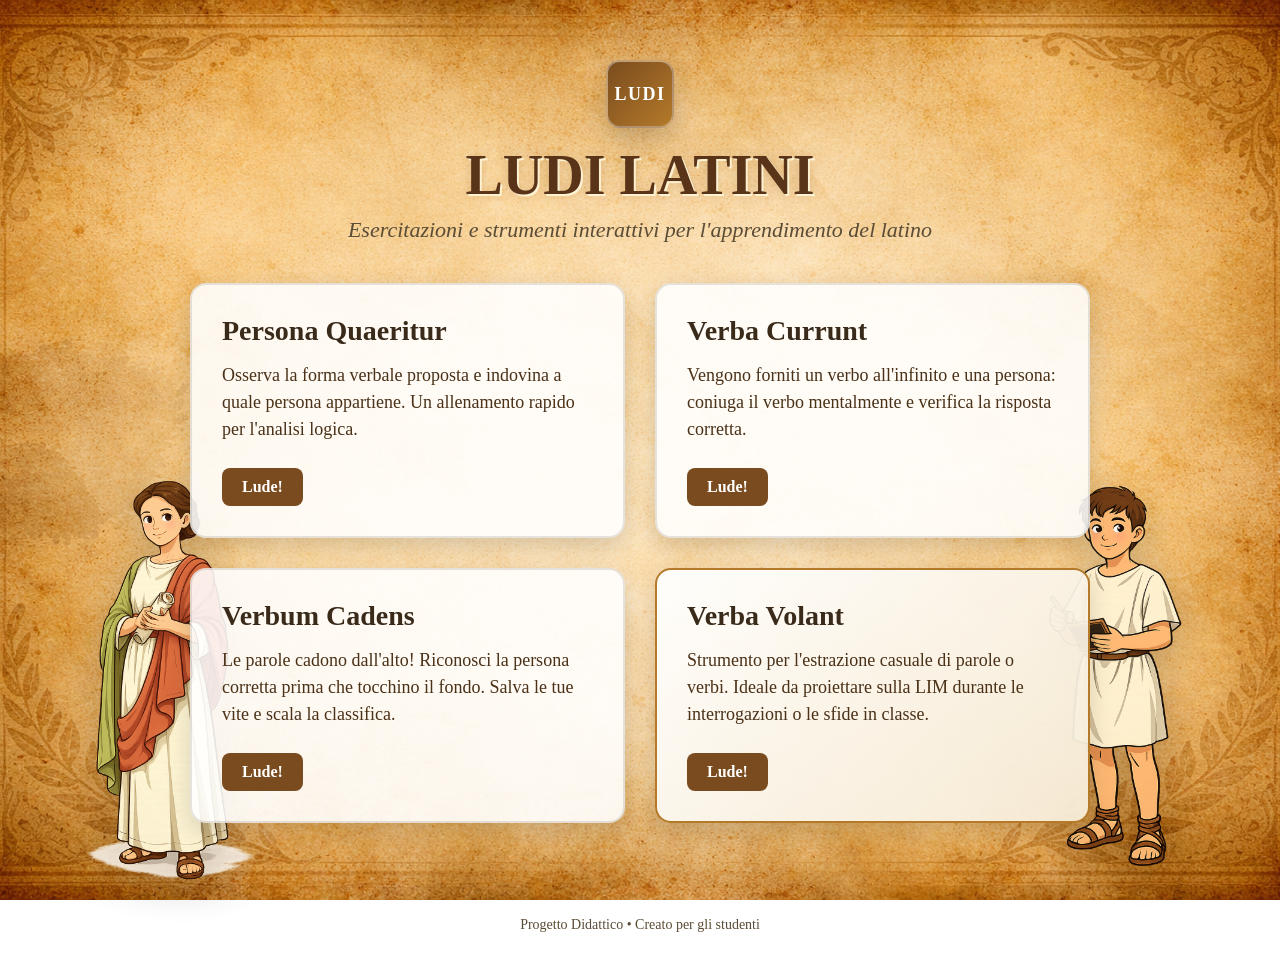
==== index.html @ 4958551e "Home Page added" ====
<!DOCTYPE html>
<html lang="la">
<head>
    <meta charset="UTF-8">
    <meta name="viewport" content="width=device-width, initial-scale=1.0">
    <title>LUDI - Giochi per il Latino</title>
    <link rel="stylesheet" href="./css/style.css">
    
    <link rel="preload" as="image" href="./assets/img/bg-pergamena.png">
    <link rel="preload" as="image" href="./assets/img/paphnutia.png">
    <link rel="preload" as="image" href="./assets/img/paphnutius.png">
</head>
<body>

    <img class="character left" src="./assets/img/paphnutia.png" alt="Paphnutia">
    <img class="character right" src="./assets/img/paphnutius.png" alt="Paphnutius">

    <header class="hero">
        <div class="seal">LUDI</div>
        <h1>LUDI LATINI</h1>
        <p>Esercitazioni e strumenti interattivi per l'apprendimento del latino</p>
    </header>

    <main class="games-grid">
        
        <a href="./games/persona-quaeritur/index.html" class="game-card">
            <h2>Persona Quaeritur</h2>
            <p>Osserva la forma verbale proposta e indovina a quale persona appartiene. Un allenamento rapido per l'analisi logica.</p>
            <span class="btn-fake">Lude!</span>
        </a>

        <a href="./games/verba-currunt/index.html" class="game-card">
            <h2>Verba Currunt</h2>
            <p>Vengono forniti un verbo all'infinito e una persona: coniuga il verbo mentalmente e verifica la risposta corretta.</p>
            <span class="btn-fake">Lude!</span>
        </a>

        <a href="./games/verbum-cadens/index.html" class="game-card">
            <h2>Verbum Cadens</h2>
            <p>Le parole cadono dall'alto! Riconosci la persona corretta prima che tocchino il fondo. Salva le tue vite e scala la classifica.</p>
            <span class="btn-fake">Lude!</span>
        </a>

        <a href="./verbavolant/index.html" class="game-card special">
            <h2>Verba Volant</h2>
            <p>Strumento per l'estrazione casuale di parole o verbi. Ideale da proiettare sulla LIM durante le interrogazioni o le sfide in classe.</p>
            <span class="btn-fake">Lude!</span>
        </a>

    </main>

    <footer>
        <p>Progetto Didattico • Creato per gli studenti</p>
    </footer>

</body>
</html>
---- css/style.css ----
:root {
    --bg1: #f3ead7;
    --bg2: #e7d7b7;
    --ink: #2b251b;
    --ink2: #5a4c36;
    --accent: #7a4b1e;   /* bronzo */
    --accent2: #b47a2a;  /* oro caldo */
    --paper: #fbf4e6;
    --shadow: rgba(0,0,0,.18);
}

body {
    margin: 0;
    min-height: 100vh;
    font-family: "Georgia", serif;
    color: var(--ink);
    background-image: url("../assets/img/bg-pergamena.png");
    background-size: cover;
    background-position: center center;
    background-repeat: no-repeat;
    background-attachment: fixed;
    display: flex;
    flex-direction: column;
    align-items: center;
    overflow-x: hidden;
}

/* Personaggi Laterali */
.character {
    position: fixed;
    bottom: -10px;
    width: min(24vw, 320px);
    max-height: 65vh;
    object-fit: contain;
    z-index: 0;
    opacity: 0.95;
    pointer-events: none;
    filter: drop-shadow(0 10px 20px rgba(0,0,0,0.2));
}

.left { left: 10px; }
.right { right: 10px; }

@media (max-width: 900px) {
    .character { display: none; }
}

/* Intestazione */
.hero {
    text-align: center;
    margin-top: 60px;
    margin-bottom: 40px;
    z-index: 1;
}

.seal {
    width: 64px;
    height: 64px;
    margin: 0 auto 15px auto;
    border-radius: 14px;
    display: grid;
    place-items: center;
    font-weight: 800;
    font-size: 18px;
    letter-spacing: .08em;
    color: #fff;
    background: linear-gradient(135deg, var(--accent), var(--accent2));
    box-shadow: 0 10px 24px var(--shadow);
    border: 2px solid rgba(255,255,255,.35);
}

.hero h1 {
    font-size: 56px;
    color: #5a3418;
    margin: 0 0 10px 0;
    text-shadow: 2px 2px 0 rgba(255, 248, 220, 0.85), 0 0 12px rgba(139, 90, 43, 0.25);
}

.hero p {
    font-size: 22px;
    color: var(--ink2);
    margin: 0;
    font-style: italic;
}

/* Griglia dei Giochi */
.games-grid {
    display: grid;
    grid-template-columns: repeat(2, 1fr);
    gap: 30px;
    max-width: 900px;
    width: 90%;
    z-index: 1;
    margin-bottom: 60px;
}

@media (max-width: 768px) {
    .games-grid { grid-template-columns: 1fr; }
}

/* Schede dei Giochi */
.game-card {
    background: rgba(255, 255, 255, 0.88);
    border-radius: 16px;
    padding: 30px;
    text-decoration: none;
    color: var(--ink);
    box-shadow: 0 8px 25px rgba(0,0,0,0.15);
    border: 2px solid rgba(90,76,54,.15);
    transition: transform 0.2s ease, box-shadow 0.2s ease, border-color 0.2s ease;
    display: flex;
    flex-direction: column;
    justify-content: space-between;
}

.game-card:hover {
    transform: translateY(-5px);
    box-shadow: 0 15px 35px rgba(0,0,0,0.25);
    border-color: var(--accent2);
}

.game-card h2 {
    font-size: 28px;
    margin: 0 0 15px 0;
    color: #3a2a1a;
}

.game-card p {
    font-size: 18px;
    line-height: 1.5;
    margin: 0 0 25px 0;
    color: #4a3118;
}

/* Pulsante Finto per design */
.btn-fake {
    display: inline-block;
    align-self: flex-start;
    padding: 10px 20px;
    font-size: 16px;
    font-weight: bold;
    border-radius: 8px;
    background-color: var(--accent);
    color: white;
    transition: background-color 0.2s ease;
}

.game-card:hover .btn-fake {
    background-color: var(--accent2);
}

/* Scheda Speciale per lo Strumento LIM */
.game-card.special {
    background: linear-gradient(135deg, rgba(255,255,255,0.95), rgba(246, 236, 216, 0.95));
    border: 2px solid var(--accent2);
}

footer {
    margin-top: auto;
    padding: 20px;
    color: var(--ink2);
    font-size: 14px;
    z-index: 1;
}
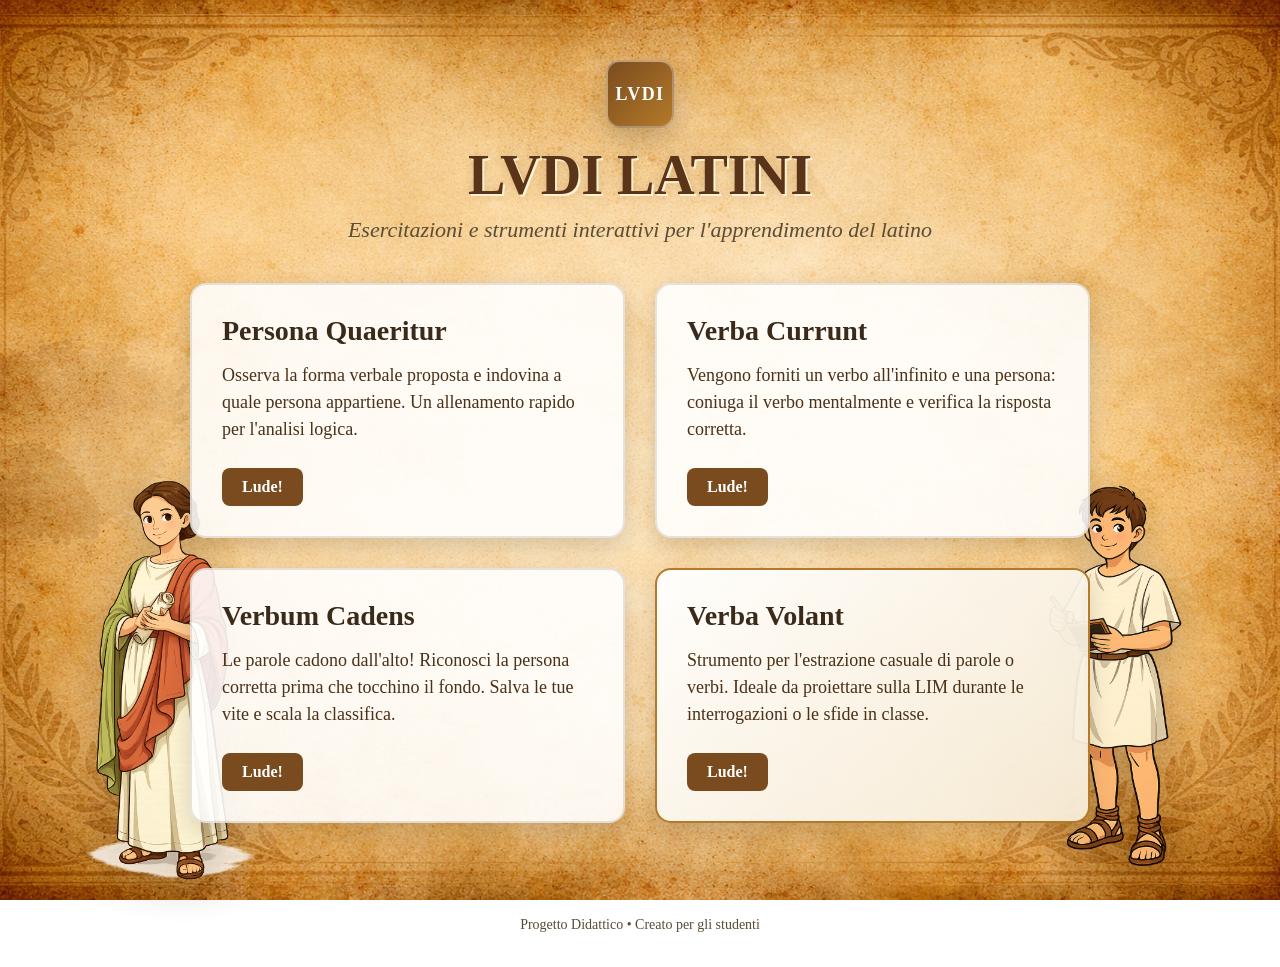
==== commit fc82f6e6: "LVDI" ====
--- a/index.html
+++ b/index.html
@@ -3,7 +3,7 @@
 <head>
     <meta charset="UTF-8">
     <meta name="viewport" content="width=device-width, initial-scale=1.0">
-    <title>LUDI - Giochi per il Latino</title>
+    <title>LVDI - Giochi per il Latino</title>
     <link rel="stylesheet" href="./css/style.css">
     
     <link rel="preload" as="image" href="./assets/img/bg-pergamena.png">
@@ -16,8 +16,8 @@
     <img class="character right" src="./assets/img/paphnutius.png" alt="Paphnutius">
 
     <header class="hero">
-        <div class="seal">LUDI</div>
-        <h1>LUDI LATINI</h1>
+        <div class="seal">LVDI</div>
+        <h1>LVDI LATINI</h1>
         <p>Esercitazioni e strumenti interattivi per l'apprendimento del latino</p>
     </header>
 
--- a/css/style.css
+++ b/css/style.css
@@ -161,4 +161,36 @@
     color: var(--ink2);
     font-size: 14px;
     z-index: 1;
+}
+
+.tasto-ludi {
+    /* Posizionamento in alto a sinistra */
+    position: absolute; 
+    top: 20px;
+    left: 20px;
+    z-index: 1000; /* Assicura che stia sopra gli altri elementi */
+
+    /* Stile del pulsante */
+    background-color: #A66E38; /* Marrone simile all'icona */
+    color: white;
+    font-family: "Georgia", "Times New Roman", serif; /* Font con grazie simile all'immagine */
+    font-size: 24px;
+    font-weight: bold;
+    text-decoration: none;
+    padding: 12px 20px;
+    border-radius: 16px;
+    
+    /* Effetto tridimensionale e ombra */
+    border: 3px solid #b88655; /* Bordo leggermente più chiaro per il rilievo */
+    box-shadow: 2px 3px 6px rgba(0, 0, 0, 0.3);
+    
+    /* Animazione per l'interazione */
+    transition: all 0.2s ease-in-out;
+}
+
+/* Effetto al passaggio del mouse */
+.tasto-ludi:hover {
+    background-color: #8C5B2D;
+    transform: scale(1.05);
+    box-shadow: 3px 4px 8px rgba(0, 0, 0, 0.4);
 }
